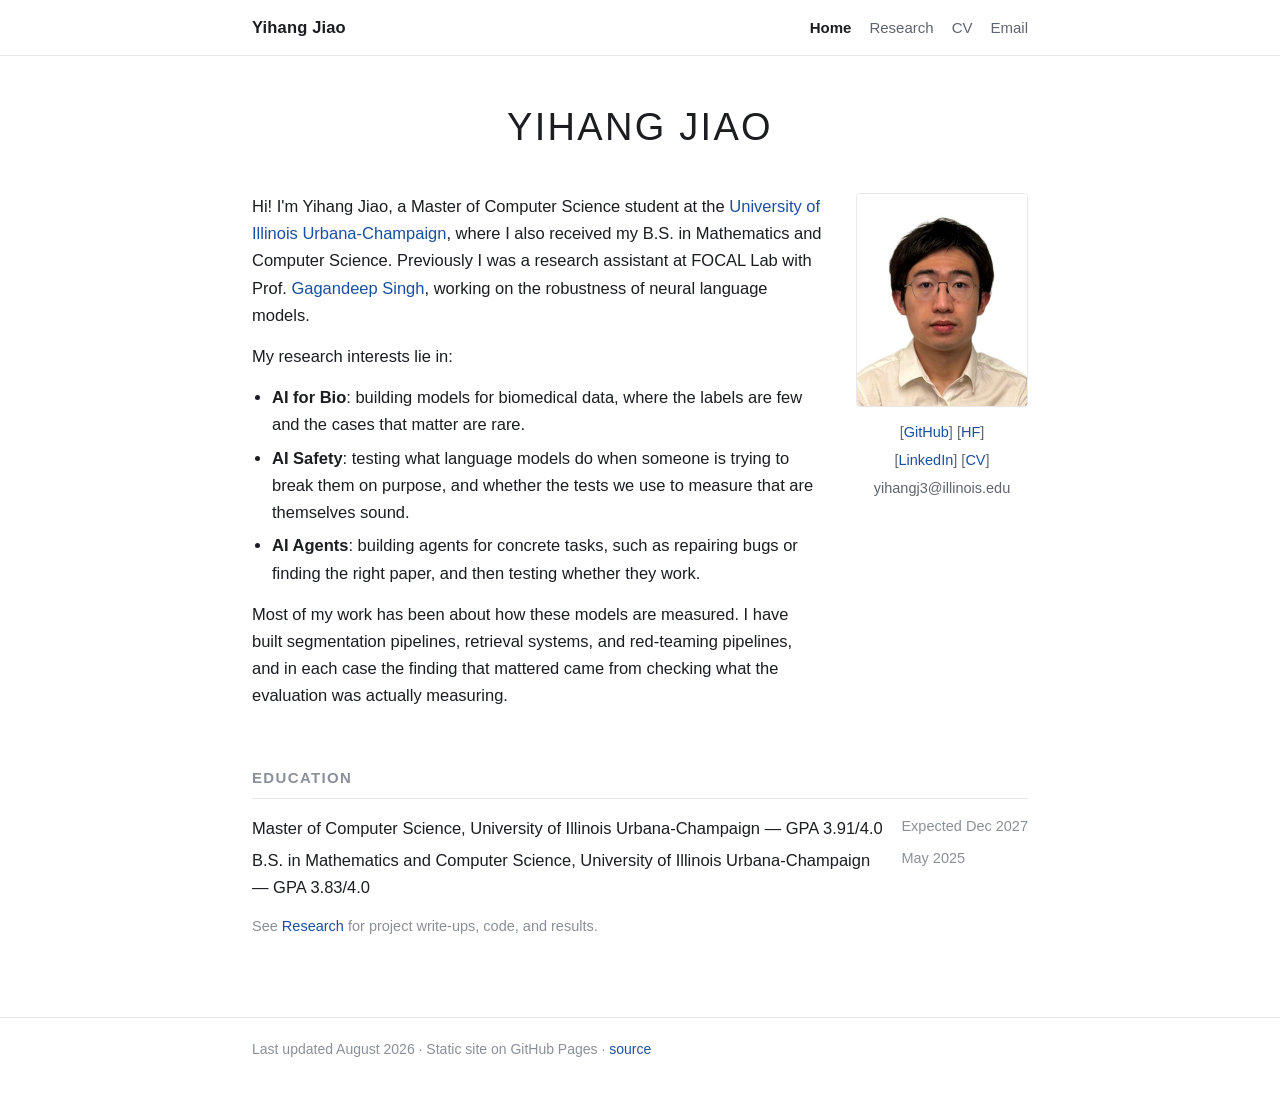
==== index.html @ 977ebdb0 "Add the fourth validity failure to the project description" ====
<!DOCTYPE html>
<html lang="en">
<head>
<meta charset="utf-8">
<meta name="viewport" content="width=device-width, initial-scale=1">
<title>Yihang Jiao</title>
<meta name="description" content="Yihang Jiao — Master of Computer Science student at the University of Illinois Urbana-Champaign. AI for bio, AI safety, and AI agents.">
<link rel="stylesheet" href="assets/style.css?v=13">
</head>
<body>

<nav class="top"><div class="wrap">
  <a class="brand" href="index.html">Yihang Jiao</a>
  <div class="links">
    <a class="here" href="index.html">Home</a>
    <a href="research.html">Research</a>
    <a href="assets/Yihang_Jiao_CV.pdf">CV</a>
    <a href="mailto:yihangj3@illinois.edu">Email</a>
  </div>
</div></nav>

<div class="wrap">

<header class="home">
  <!-- 想加中文名就写成: Yihang Jiao (焦一航) -->
  <h1 class="name">Yihang Jiao</h1>
  <div class="row">
    <div class="txt">
      <p>
        Hi! I'm Yihang Jiao, a Master of Computer Science student at the
        <a href="https://siebelschool.illinois.edu/">University of Illinois Urbana-Champaign</a>,
        where I also received my B.S. in Mathematics and Computer Science. Previously I was a
        research assistant at FOCAL Lab with Prof.
        <a href="https://ggndpsngh.github.io/">Gagandeep Singh</a>, working on the robustness of
        neural language models.
      </p>
      <p>My research interests lie in:</p>
      <ul>
        <li>
          <strong>AI for Bio</strong>: building models for biomedical data, where the labels are few
          and the cases that matter are rare.
        </li>
        <li>
          <strong>AI Safety</strong>: testing what language models do when someone is trying to break
          them on purpose, and whether the tests we use to measure that are themselves sound.
        </li>
        <li>
          <strong>AI Agents</strong>: building agents for concrete tasks, such as repairing bugs or
          finding the right paper, and then testing whether they work.
        </li>
      </ul>
      <p>
        Most of my work has been about how these models are measured. I have built segmentation
        pipelines, retrieval systems, and red-teaming pipelines, and in each case the finding that
        mattered came from checking what the evaluation was actually measuring.
      </p>
    </div>
    <div class="side">
      <img class="portrait" src="assets/photo.jpg" alt="Portrait of Yihang Jiao">
      <div class="links">
        [<a href="https://github.com/yhj3">GitHub</a>]
        [<a href="https://huggingface.co/yihangj3">HF</a>]<br>
        [<a href="https://www.linkedin.com/in/yihang-jiao-587885221">LinkedIn</a>]
        [<a href="assets/Yihang_Jiao_CV.pdf">CV</a>]<br>
        yihangj3@illinois.edu
      </div>
    </div>
  </div>
</header>

<main>

<section id="education">
  <h2>Education</h2>
  <div class="kv">
    <div>Master of Computer Science, University of Illinois Urbana-Champaign — GPA 3.91/4.0</div>
    <div class="r">Expected Dec 2027</div>
    <div>B.S. in Mathematics and Computer Science, University of Illinois Urbana-Champaign — GPA 3.83/4.0</div>
    <div class="r">May 2025</div>
  </div>
  <p class="meta" style="margin-top:14px">
    See <a href="research.html">Research</a> for project write-ups, code, and results.
  </p>
</section>

</main>
</div>

<footer><div class="wrap">
  Last updated August 2026 · Static site on GitHub Pages ·
  <a href="https://github.com/yhj3/yhj3.github.io">source</a>
</div></footer>

</body>
</html>
---- assets/style.css ----
/* ---- tokens ---- */
:root {
  --bg: #ffffff;
  --fg: #1b1d21;
  --muted: #5f6570;
  --faint: #8a9099;
  --rule: #e6e8eb;
  --link: #1a4fa0;
  --link-hover: #0f2f66;
  --accent-bg: #f5f7fa;
  --code-bg: #f2f4f7;
  --maxw: 820px;
}
@media (prefers-color-scheme: dark) {
  :root {
    --bg: #14161a;
    --fg: #e6e8ec;
    --muted: #a6adb8;
    --faint: #7d848f;
    --rule: #2a2e35;
    --link: #7fb2ff;
    --link-hover: #a8ccff;
    --accent-bg: #1b1e24;
    --code-bg: #1f232a;
  }
}

* { box-sizing: border-box; }
html { -webkit-text-size-adjust: 100%; }
body {
  margin: 0;
  background: var(--bg);
  color: var(--fg);
  font-family: -apple-system, BlinkMacSystemFont, "Segoe UI", "Helvetica Neue", Arial, "PingFang SC", "Microsoft YaHei", sans-serif;
  font-size: 16.5px;
  line-height: 1.65;
  -webkit-font-smoothing: antialiased;
}

a { color: var(--link); text-decoration: none; }
a:hover { color: var(--link-hover); text-decoration: underline; }

/* ---- layout ---- */
.wrap { max-width: var(--maxw); margin: 0 auto; padding: 0 22px; }

nav.top {
  border-bottom: 1px solid var(--rule);
  background: var(--bg);
  position: sticky; top: 0; z-index: 10;
}
nav.top .wrap {
  display: flex; align-items: baseline; justify-content: space-between;
  gap: 16px; padding-top: 14px; padding-bottom: 14px; flex-wrap: wrap;
}
nav.top .brand { font-weight: 650; letter-spacing: .01em; color: var(--fg); }
nav.top .brand:hover { text-decoration: none; color: var(--link); }
nav.top .links { display: flex; gap: 18px; flex-wrap: wrap; }
nav.top .links a { color: var(--muted); font-size: 15px; }
nav.top .links a.here { color: var(--fg); font-weight: 600; }

header.hero { padding: 44px 0 8px; }
header.hero h1 { font-size: 30px; line-height: 1.2; margin: 0 0 6px; letter-spacing: -.01em; }
header.hero .tagline { color: var(--muted); margin: 0 0 14px; }

/* home: centered name, then text + portrait column */
header.home { padding: 40px 0 4px; }
header.home h1.name {
  font-size: 38px; font-weight: 400; letter-spacing: .06em;
  text-align: center; margin: 0 0 34px; text-transform: uppercase;
}
header.home .row { display: flex; gap: 34px; align-items: flex-start; }
header.home .txt { flex: 1 1 auto; min-width: 0; }
header.home .side { flex: 0 0 172px; text-align: center; }
header.home .side .links { margin-top: 12px; font-size: 14.5px; line-height: 1.9; color: var(--muted); }
.portrait {
  width: 172px; height: auto; border-radius: 4px;
  display: block; background: var(--accent-bg); border: 1px solid var(--rule);
}

main { padding-bottom: 64px; }
section { margin-top: 38px; }
h2 {
  font-size: 15px; text-transform: uppercase; letter-spacing: .09em;
  color: var(--faint); font-weight: 650; margin: 0 0 16px;
  padding-bottom: 8px; border-bottom: 1px solid var(--rule);
}
h3 { font-size: 17.5px; margin: 0 0 4px; line-height: 1.35; }
p { margin: 0 0 14px; }
ul { margin: 0 0 14px; padding-left: 20px; }
li { margin-bottom: 6px; }
.meta { color: var(--faint); font-size: 14.5px; }

/* ---- entries ---- */
.entry { margin-bottom: 26px; }
.entry .line {
  display: flex; justify-content: space-between; gap: 16px;
  align-items: baseline; flex-wrap: wrap;
}
.entry .venue { color: var(--muted); font-size: 15px; margin: 2px 0 8px; }
.entry p { margin-bottom: 8px; }
.tags { display: flex; gap: 8px; flex-wrap: wrap; font-size: 14px; }
.tags a, .tags span {
  border: 1px solid var(--rule); border-radius: 4px;
  padding: 1px 8px; color: var(--muted); background: var(--accent-bg);
}
.tags a:hover { color: var(--link); border-color: var(--link); text-decoration: none; }

.kv { display: grid; grid-template-columns: 1fr auto; gap: 4px 18px; }
.kv .r { color: var(--faint); font-size: 14.5px; white-space: nowrap; }

/* ---- tables ---- */
.tablewrap { overflow-x: auto; margin: 0 0 10px; }
table { border-collapse: collapse; width: 100%; font-size: 14.5px; }
caption { caption-side: bottom; color: var(--faint); font-size: 13.5px; text-align: left; padding-top: 8px; }
th, td { text-align: right; padding: 7px 10px; border-bottom: 1px solid var(--rule); white-space: nowrap; }
th:first-child, td:first-child { text-align: left; white-space: normal; }
thead th { color: var(--muted); font-weight: 600; border-bottom: 1px solid var(--fg); }
tbody tr.best td { font-weight: 650; background: var(--accent-bg); }
code, .mono { font-family: ui-monospace, SFMono-Regular, Menlo, Consolas, monospace; font-size: .92em;
  background: var(--code-bg); padding: 1px 5px; border-radius: 3px; }

blockquote {
  margin: 0 0 16px; padding: 12px 16px; background: var(--accent-bg);
  border-left: 3px solid var(--rule); color: var(--muted);
}
blockquote p:last-child { margin-bottom: 0; }

footer {
  border-top: 1px solid var(--rule); padding: 20px 0 40px;
  color: var(--faint); font-size: 14px;
}
.back { font-size: 14.5px; color: var(--muted); display: inline-block; margin: 28px 0 4px; }

/* bracketed link rows, e.g. [Details] [Code] [Weights] */
.brackets { font-size: 14.5px; color: var(--muted); }
.brackets a { white-space: nowrap; }

.work { margin: 0; padding-left: 20px; }
.work > li { margin-bottom: 20px; }
.work .title { font-weight: 650; }
.work .who { color: var(--muted); }
.work .note { display: block; margin: 2px 0 3px; }

@media (max-width: 620px) {
  header.home .row { flex-direction: column-reverse; align-items: flex-start; gap: 18px; }
  header.home h1.name { font-size: 30px; margin-bottom: 24px; }
  header.home .side { flex: none; text-align: left; }
  .portrait { width: 128px; }
  header.hero h1 { font-size: 26px; }
}
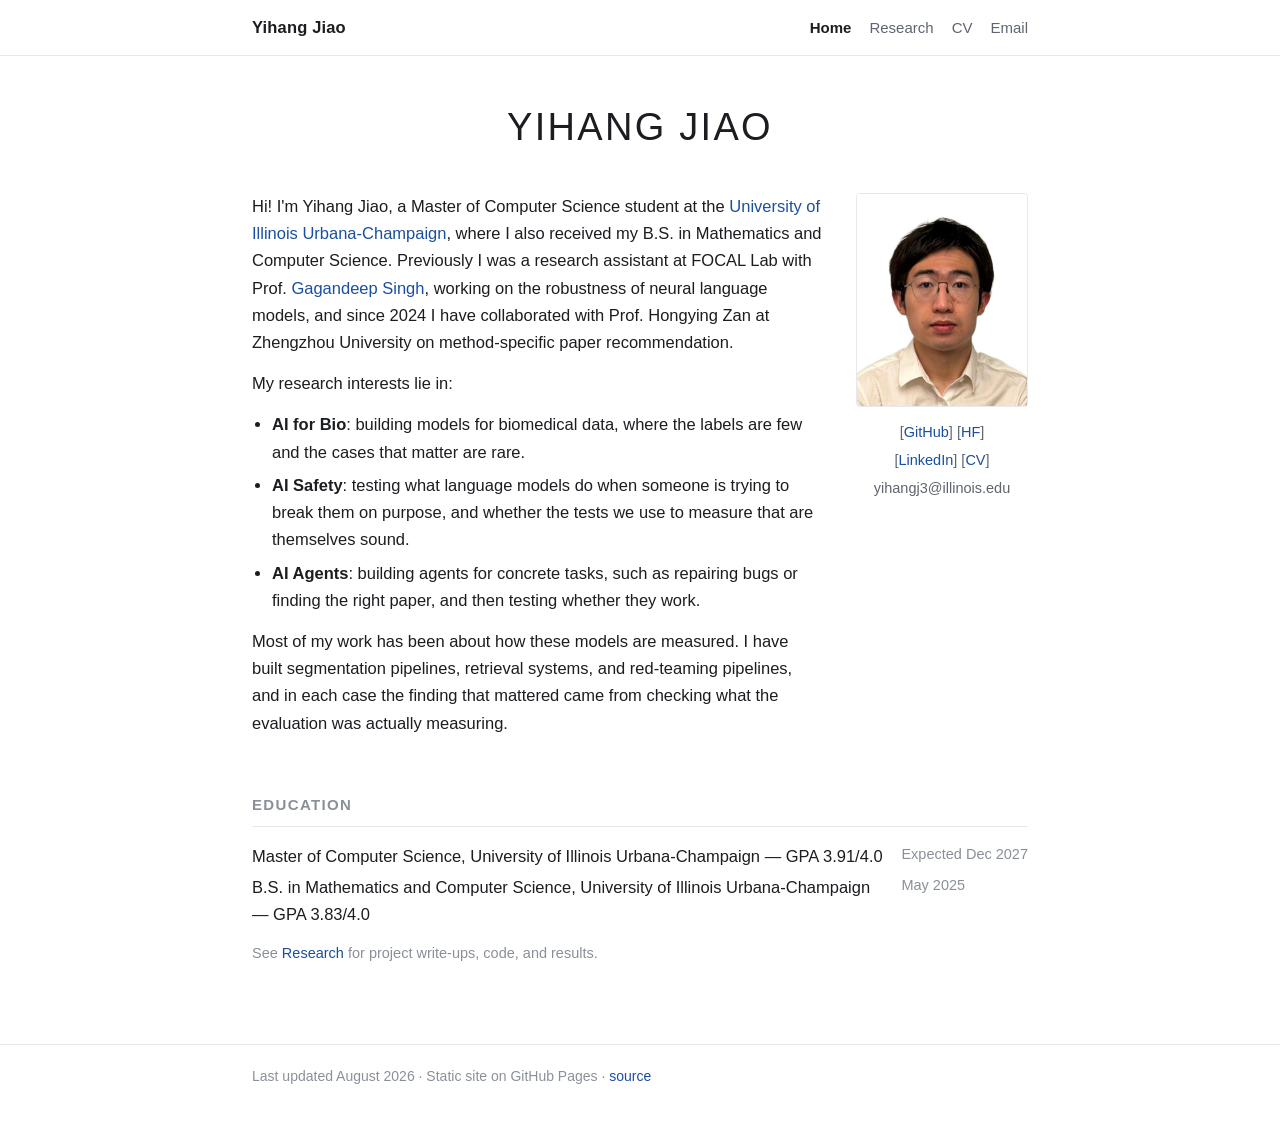
==== commit 478b10b2: "Add the ongoing collaboration with Prof. Hongying Zan" ====
--- a/index.html
+++ b/index.html
@@ -5,7 +5,7 @@
 <meta name="viewport" content="width=device-width, initial-scale=1">
 <title>Yihang Jiao</title>
 <meta name="description" content="Yihang Jiao — Master of Computer Science student at the University of Illinois Urbana-Champaign. AI for bio, AI safety, and AI agents.">
-<link rel="stylesheet" href="assets/style.css?v=13">
+<link rel="stylesheet" href="assets/style.css?v=16">
 </head>
 <body>
 
@@ -32,7 +32,8 @@
         where I also received my B.S. in Mathematics and Computer Science. Previously I was a
         research assistant at FOCAL Lab with Prof.
         <a href="https://ggndpsngh.github.io/">Gagandeep Singh</a>, working on the robustness of
-        neural language models.
+        neural language models, and since 2024 I have collaborated with Prof. Hongying Zan at
+        Zhengzhou University on method-specific paper recommendation.
       </p>
       <p>My research interests lie in:</p>
       <ul>
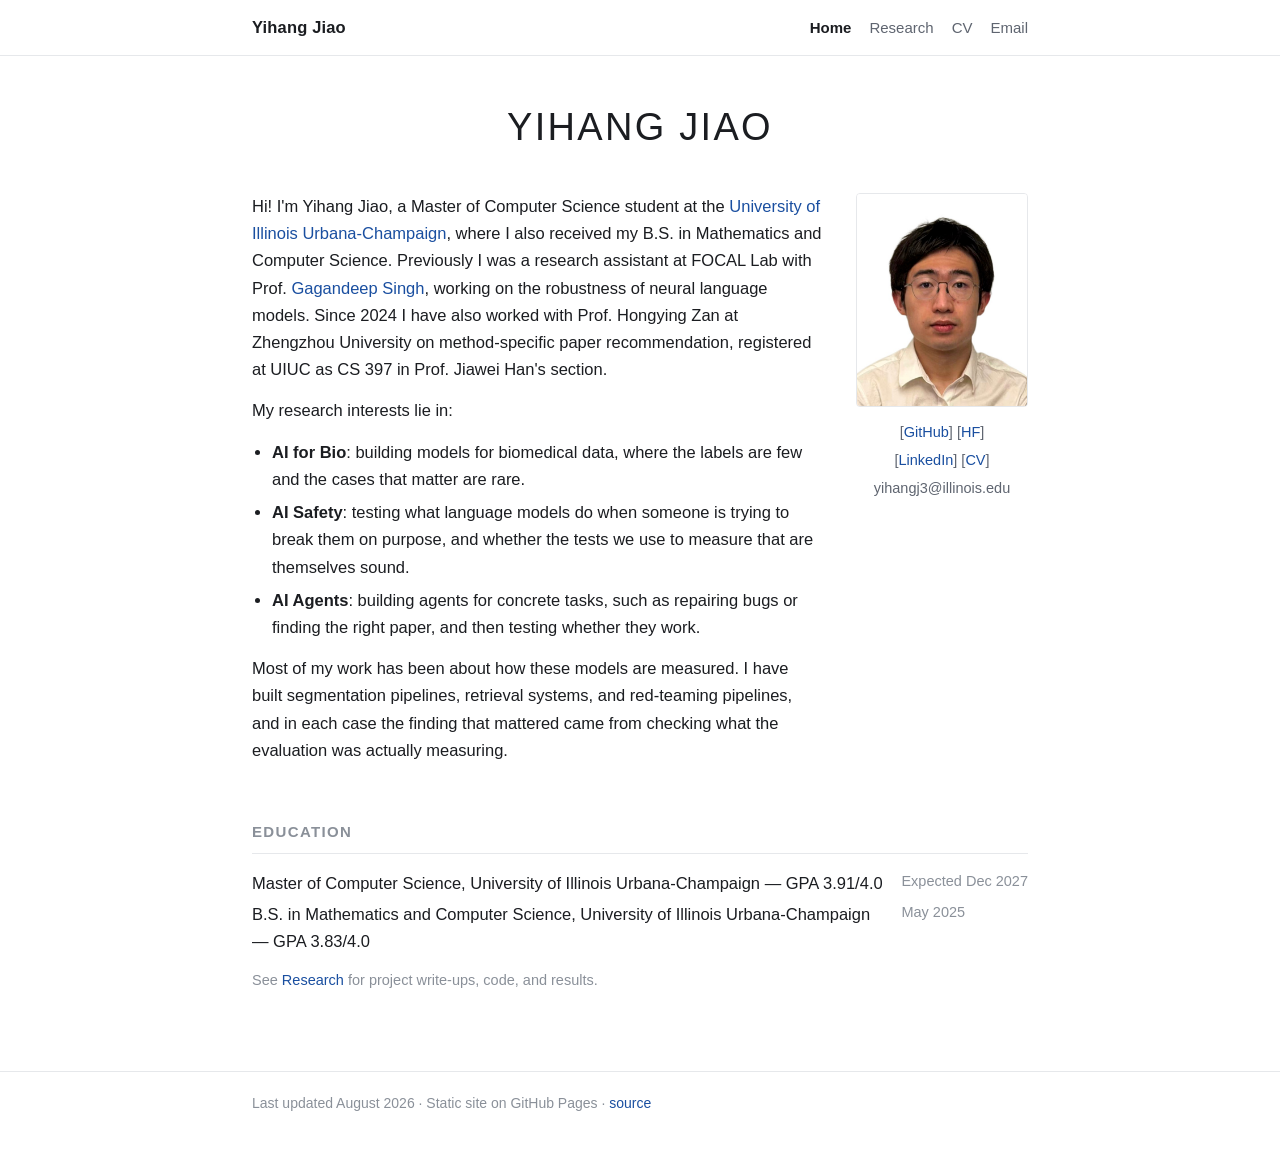
==== commit 11c103d3: "Merge the paper-recommendation work into one entry: Zan collaboration, CS 397 registration, reranker" ====
--- a/index.html
+++ b/index.html
@@ -5,7 +5,7 @@
 <meta name="viewport" content="width=device-width, initial-scale=1">
 <title>Yihang Jiao</title>
 <meta name="description" content="Yihang Jiao — Master of Computer Science student at the University of Illinois Urbana-Champaign. AI for bio, AI safety, and AI agents.">
-<link rel="stylesheet" href="assets/style.css?v=16">
+<link rel="stylesheet" href="assets/style.css?v=17">
 </head>
 <body>
 
@@ -32,8 +32,9 @@
         where I also received my B.S. in Mathematics and Computer Science. Previously I was a
         research assistant at FOCAL Lab with Prof.
         <a href="https://ggndpsngh.github.io/">Gagandeep Singh</a>, working on the robustness of
-        neural language models, and since 2024 I have collaborated with Prof. Hongying Zan at
-        Zhengzhou University on method-specific paper recommendation.
+        neural language models. Since 2024 I have also worked with Prof. Hongying Zan at Zhengzhou
+        University on method-specific paper recommendation, registered at UIUC as CS 397 in Prof.
+        Jiawei Han's section.
       </p>
       <p>My research interests lie in:</p>
       <ul>
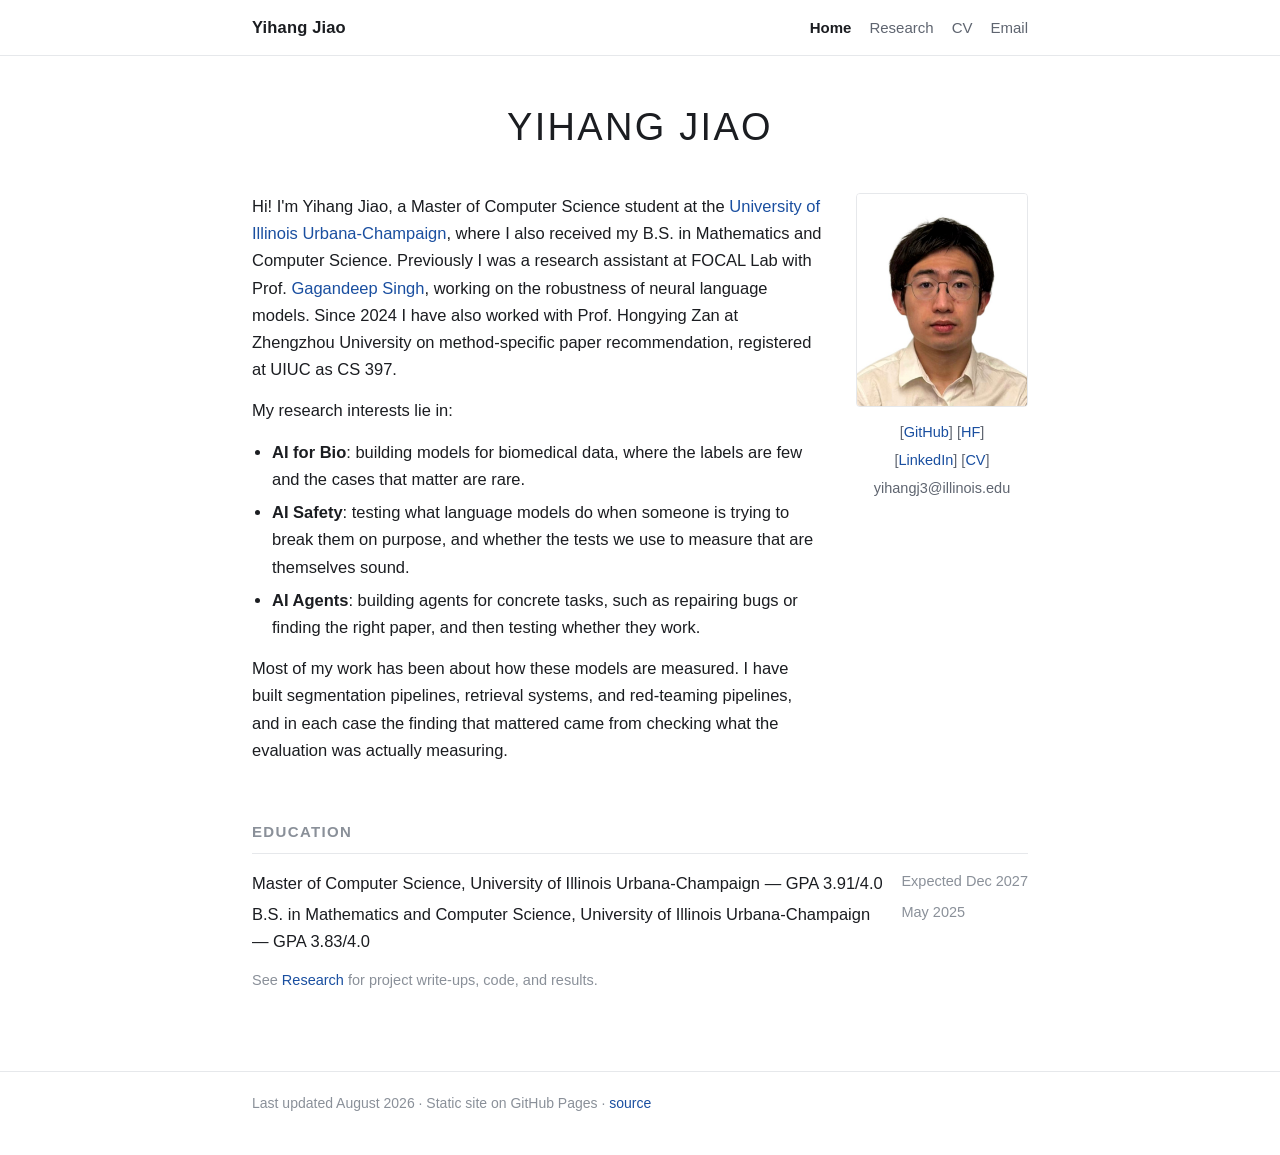
==== commit e78e9bd2: "List the paper-recommendation registration by course number only" ====
--- a/index.html
+++ b/index.html
@@ -5,7 +5,7 @@
 <meta name="viewport" content="width=device-width, initial-scale=1">
 <title>Yihang Jiao</title>
 <meta name="description" content="Yihang Jiao — Master of Computer Science student at the University of Illinois Urbana-Champaign. AI for bio, AI safety, and AI agents.">
-<link rel="stylesheet" href="assets/style.css?v=17">
+<link rel="stylesheet" href="assets/style.css?v=18">
 </head>
 <body>
 
@@ -33,8 +33,7 @@
         research assistant at FOCAL Lab with Prof.
         <a href="https://ggndpsngh.github.io/">Gagandeep Singh</a>, working on the robustness of
         neural language models. Since 2024 I have also worked with Prof. Hongying Zan at Zhengzhou
-        University on method-specific paper recommendation, registered at UIUC as CS 397 in Prof.
-        Jiawei Han's section.
+        University on method-specific paper recommendation, registered at UIUC as CS 397.
       </p>
       <p>My research interests lie in:</p>
       <ul>
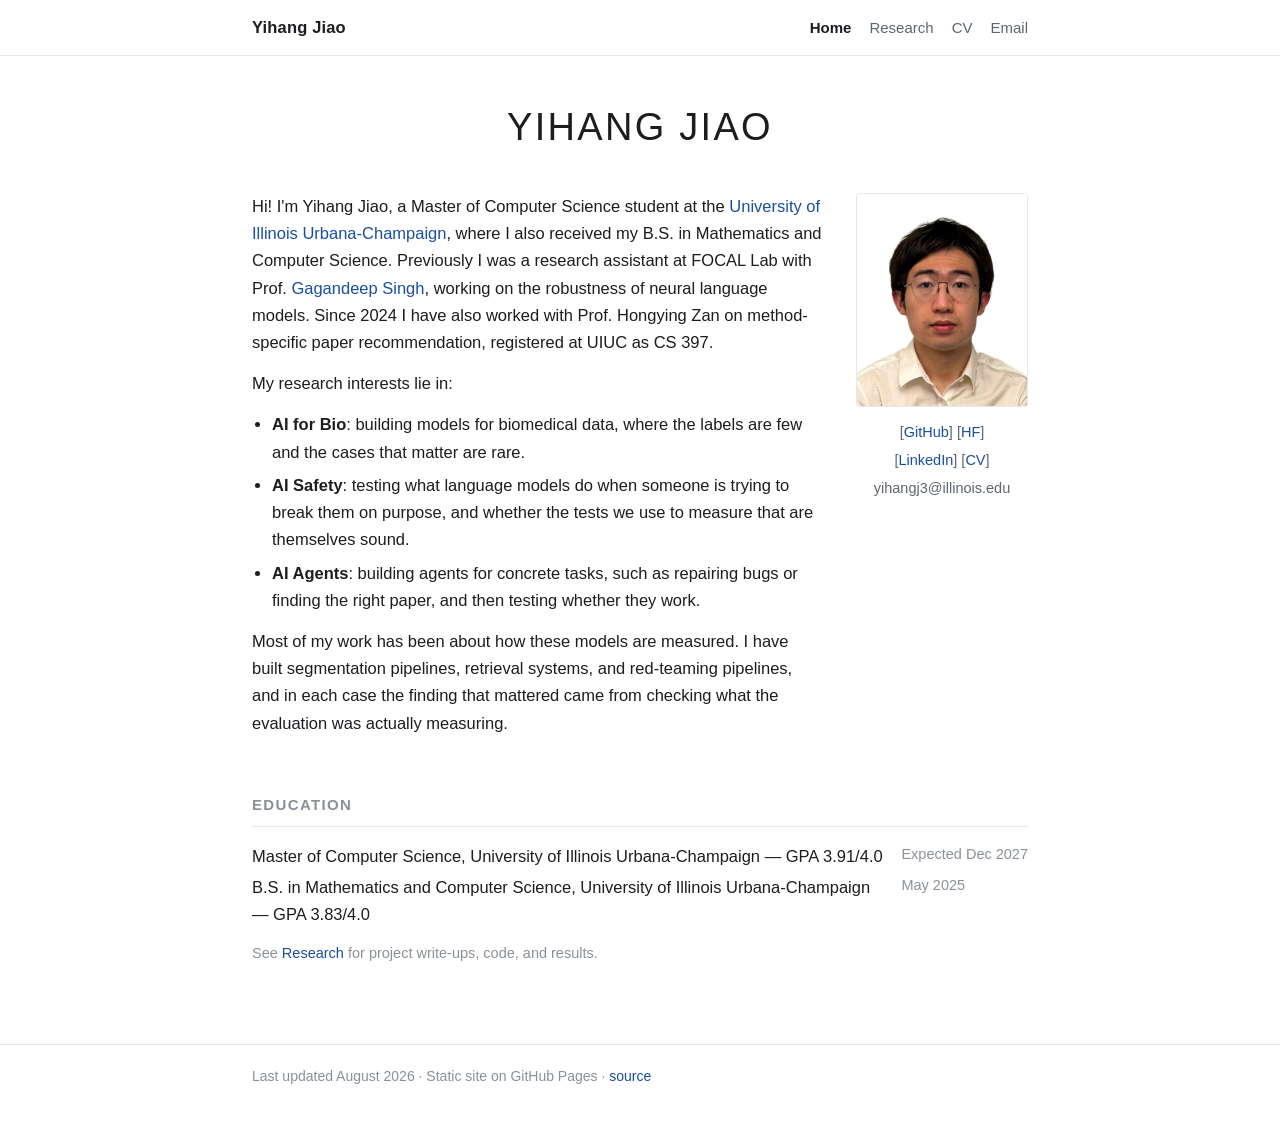
==== commit 09c71405: "List the paper-recommendation project under UIUC (CS 397) instead of Zhengzhou University Co-Authore" ====
--- a/index.html
+++ b/index.html
@@ -32,8 +32,8 @@
         where I also received my B.S. in Mathematics and Computer Science. Previously I was a
         research assistant at FOCAL Lab with Prof.
         <a href="https://ggndpsngh.github.io/">Gagandeep Singh</a>, working on the robustness of
-        neural language models. Since 2024 I have also worked with Prof. Hongying Zan at Zhengzhou
-        University on method-specific paper recommendation, registered at UIUC as CS 397.
+        neural language models. Since 2024 I have also worked with Prof. Hongying Zan on method-specific paper
+        recommendation, registered at UIUC as CS 397.
       </p>
       <p>My research interests lie in:</p>
       <ul>
